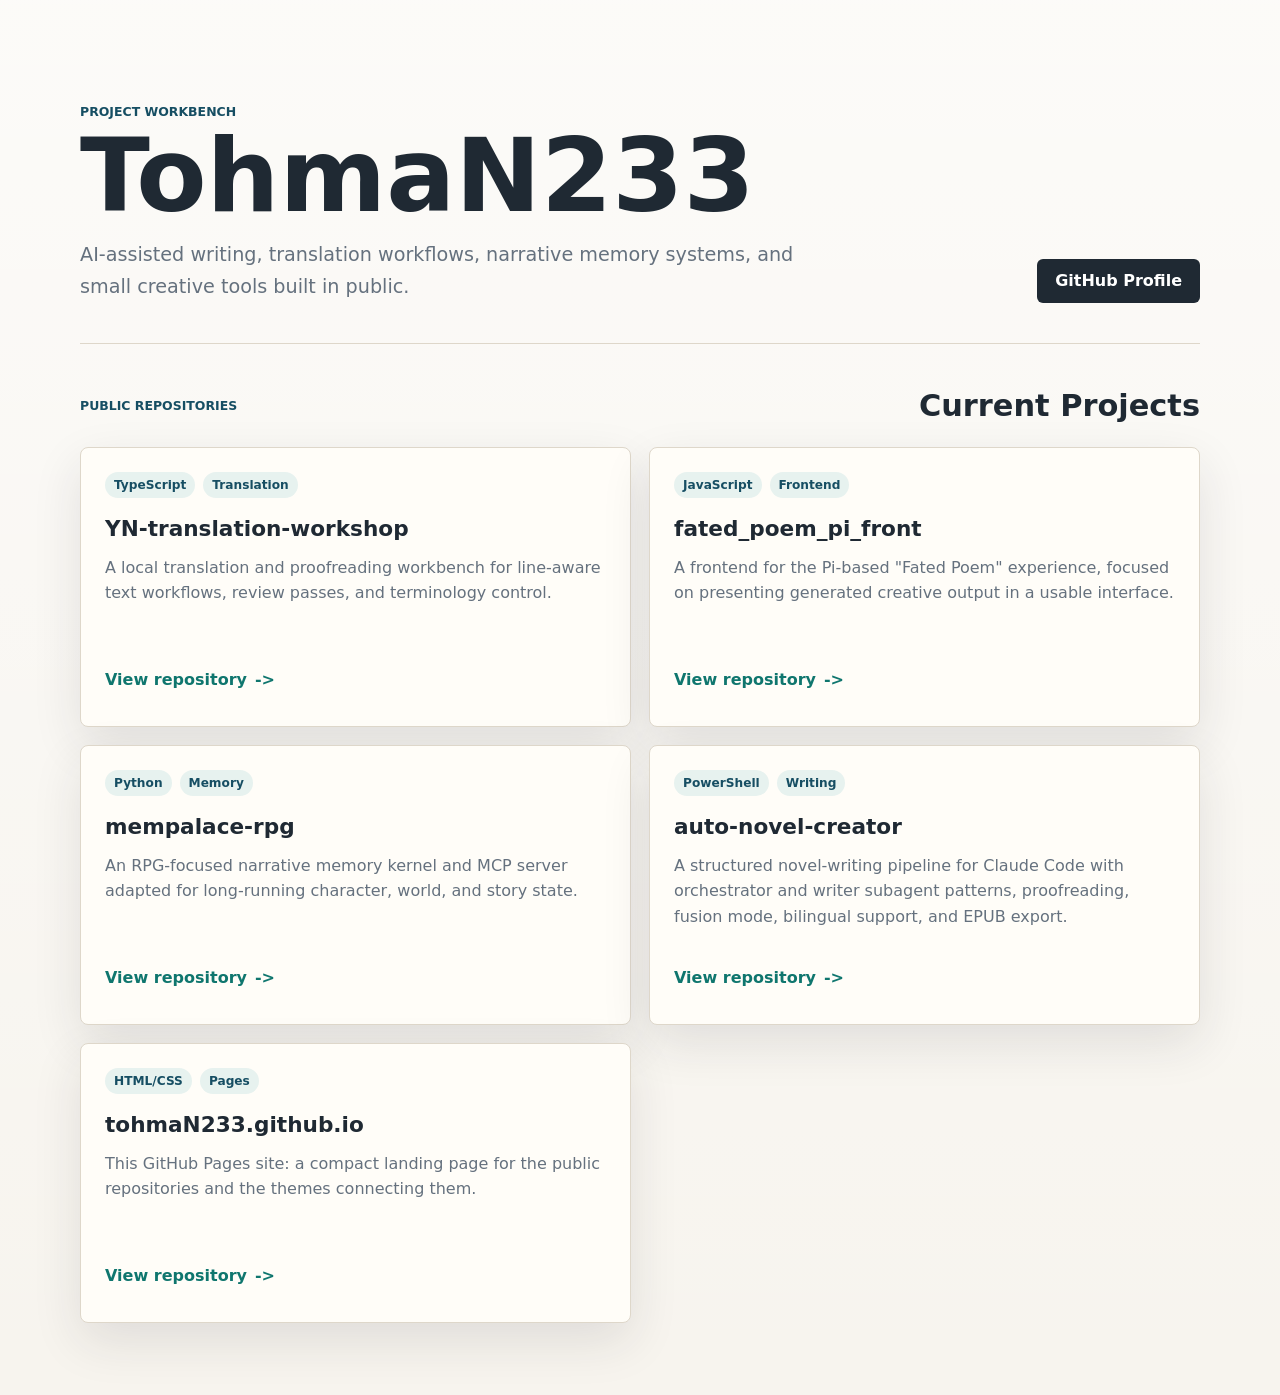
==== index.html @ 17286f6f "Add GitHub Pages project homepage" ====
<!doctype html>
<html lang="en">
  <head>
    <meta charset="utf-8">
    <meta name="viewport" content="width=device-width, initial-scale=1">
    <meta
      name="description"
      content="TohmaN233's project workbench for AI-assisted writing, translation workflows, memory systems, and creative tools."
    >
    <title>TohmaN233 | Project Workbench</title>
    <link rel="stylesheet" href="style.css">
  </head>
  <body>
    <main class="page-shell">
      <section class="hero" aria-labelledby="site-title">
        <div>
          <p class="eyebrow">Project Workbench</p>
          <h1 id="site-title">TohmaN233</h1>
          <p class="intro">
            AI-assisted writing, translation workflows, narrative memory systems,
            and small creative tools built in public.
          </p>
        </div>
        <a class="profile-link" href="https://github.com/TohmaN233" rel="me">
          GitHub Profile
        </a>
      </section>

      <section class="projects" aria-labelledby="projects-title">
        <div class="section-heading">
          <p class="eyebrow">Public Repositories</p>
          <h2 id="projects-title">Current Projects</h2>
        </div>

        <div class="project-grid">
          <article class="project-card">
            <div class="project-meta">
              <span>TypeScript</span>
              <span>Translation</span>
            </div>
            <h3>YN-translation-workshop</h3>
            <p>
              A local translation and proofreading workbench for line-aware
              text workflows, review passes, and terminology control.
            </p>
            <a href="https://github.com/TohmaN233/YN-translation-workshop">
              View repository
            </a>
          </article>

          <article class="project-card">
            <div class="project-meta">
              <span>JavaScript</span>
              <span>Frontend</span>
            </div>
            <h3>fated_poem_pi_front</h3>
            <p>
              A frontend for the Pi-based "Fated Poem" experience, focused on
              presenting generated creative output in a usable interface.
            </p>
            <a href="https://github.com/TohmaN233/fated_poem_pi_front">
              View repository
            </a>
          </article>

          <article class="project-card">
            <div class="project-meta">
              <span>Python</span>
              <span>Memory</span>
            </div>
            <h3>mempalace-rpg</h3>
            <p>
              An RPG-focused narrative memory kernel and MCP server adapted for
              long-running character, world, and story state.
            </p>
            <a href="https://github.com/TohmaN233/mempalace-rpg">
              View repository
            </a>
          </article>

          <article class="project-card">
            <div class="project-meta">
              <span>PowerShell</span>
              <span>Writing</span>
            </div>
            <h3>auto-novel-creator</h3>
            <p>
              A structured novel-writing pipeline for Claude Code with
              orchestrator and writer subagent patterns, proofreading, fusion
              mode, bilingual support, and EPUB export.
            </p>
            <a href="https://github.com/TohmaN233/auto-novel-creator">
              View repository
            </a>
          </article>

          <article class="project-card">
            <div class="project-meta">
              <span>HTML/CSS</span>
              <span>Pages</span>
            </div>
            <h3>tohmaN233.github.io</h3>
            <p>
              This GitHub Pages site: a compact landing page for the public
              repositories and the themes connecting them.
            </p>
            <a href="https://github.com/TohmaN233/tohmaN233.github.io">
              View repository
            </a>
          </article>
        </div>
      </section>
    </main>
  </body>
</html>
---- style.css ----
:root {
  color-scheme: light;
  --bg: #f7f4ee;
  --surface: #fffdf8;
  --surface-strong: #ffffff;
  --text: #1f2933;
  --muted: #65717e;
  --line: #ded7ca;
  --accent: #0f766e;
  --accent-strong: #164e63;
  --tag-bg: #e7f2ef;
  --shadow: 0 18px 50px rgba(32, 38, 45, 0.11);
}

* {
  box-sizing: border-box;
}

body {
  margin: 0;
  min-height: 100vh;
  background:
    linear-gradient(180deg, rgba(255, 255, 255, 0.62), rgba(255, 255, 255, 0)),
    var(--bg);
  color: var(--text);
  font-family:
    Inter, ui-sans-serif, system-ui, -apple-system, BlinkMacSystemFont, "Segoe UI",
    sans-serif;
}

a {
  color: inherit;
}

.page-shell {
  width: min(1120px, calc(100% - 40px));
  margin: 0 auto;
  padding: 56px 0 72px;
}

.hero {
  display: grid;
  grid-template-columns: minmax(0, 1fr) auto;
  gap: 32px;
  align-items: end;
  padding: 48px 0 40px;
  border-bottom: 1px solid var(--line);
}

.eyebrow {
  margin: 0 0 10px;
  color: var(--accent-strong);
  font-size: 0.78rem;
  font-weight: 700;
  letter-spacing: 0;
  text-transform: uppercase;
}

h1,
h2,
h3,
p {
  margin-top: 0;
}

h1 {
  margin-bottom: 16px;
  font-size: clamp(3rem, 8vw, 6.8rem);
  line-height: 0.92;
  letter-spacing: 0;
}

.intro {
  max-width: 720px;
  margin-bottom: 0;
  color: var(--muted);
  font-size: 1.2rem;
  line-height: 1.65;
}

.profile-link,
.project-card a {
  display: inline-flex;
  align-items: center;
  justify-content: center;
  min-height: 44px;
  border-radius: 6px;
  font-weight: 700;
  text-decoration: none;
}

.profile-link {
  padding: 0 18px;
  background: var(--text);
  color: var(--surface-strong);
  white-space: nowrap;
}

.projects {
  padding-top: 44px;
}

.section-heading {
  display: flex;
  align-items: end;
  justify-content: space-between;
  gap: 24px;
  margin-bottom: 24px;
}

h2 {
  margin-bottom: 0;
  font-size: 1.9rem;
  letter-spacing: 0;
}

.project-grid {
  display: grid;
  grid-template-columns: repeat(2, minmax(0, 1fr));
  gap: 18px;
}

.project-card {
  display: flex;
  min-height: 280px;
  flex-direction: column;
  padding: 24px;
  border: 1px solid var(--line);
  border-radius: 8px;
  background: var(--surface);
  box-shadow: var(--shadow);
}

.project-meta {
  display: flex;
  flex-wrap: wrap;
  gap: 8px;
  margin-bottom: 18px;
}

.project-meta span {
  padding: 6px 9px;
  border-radius: 999px;
  background: var(--tag-bg);
  color: var(--accent-strong);
  font-size: 0.76rem;
  font-weight: 700;
}

.project-card h3 {
  margin-bottom: 12px;
  font-size: 1.35rem;
  line-height: 1.25;
}

.project-card p {
  margin-bottom: 24px;
  color: var(--muted);
  line-height: 1.6;
}

.project-card a {
  width: fit-content;
  margin-top: auto;
  color: var(--accent);
}

.project-card a::after {
  content: "->";
  margin-left: 8px;
}

.project-card:hover {
  border-color: rgba(15, 118, 110, 0.38);
  transform: translateY(-2px);
  transition:
    border-color 160ms ease,
    transform 160ms ease;
}

@media (max-width: 780px) {
  .page-shell {
    width: min(100% - 28px, 1120px);
    padding-top: 28px;
  }

  .hero {
    grid-template-columns: 1fr;
    align-items: start;
    padding-top: 32px;
  }

  h1 {
    font-size: 3.3rem;
  }

  .intro {
    font-size: 1.03rem;
  }

  .profile-link {
    width: fit-content;
  }

  .section-heading {
    display: block;
  }

  .project-grid {
    grid-template-columns: 1fr;
  }

  .project-card {
    min-height: 240px;
  }
}
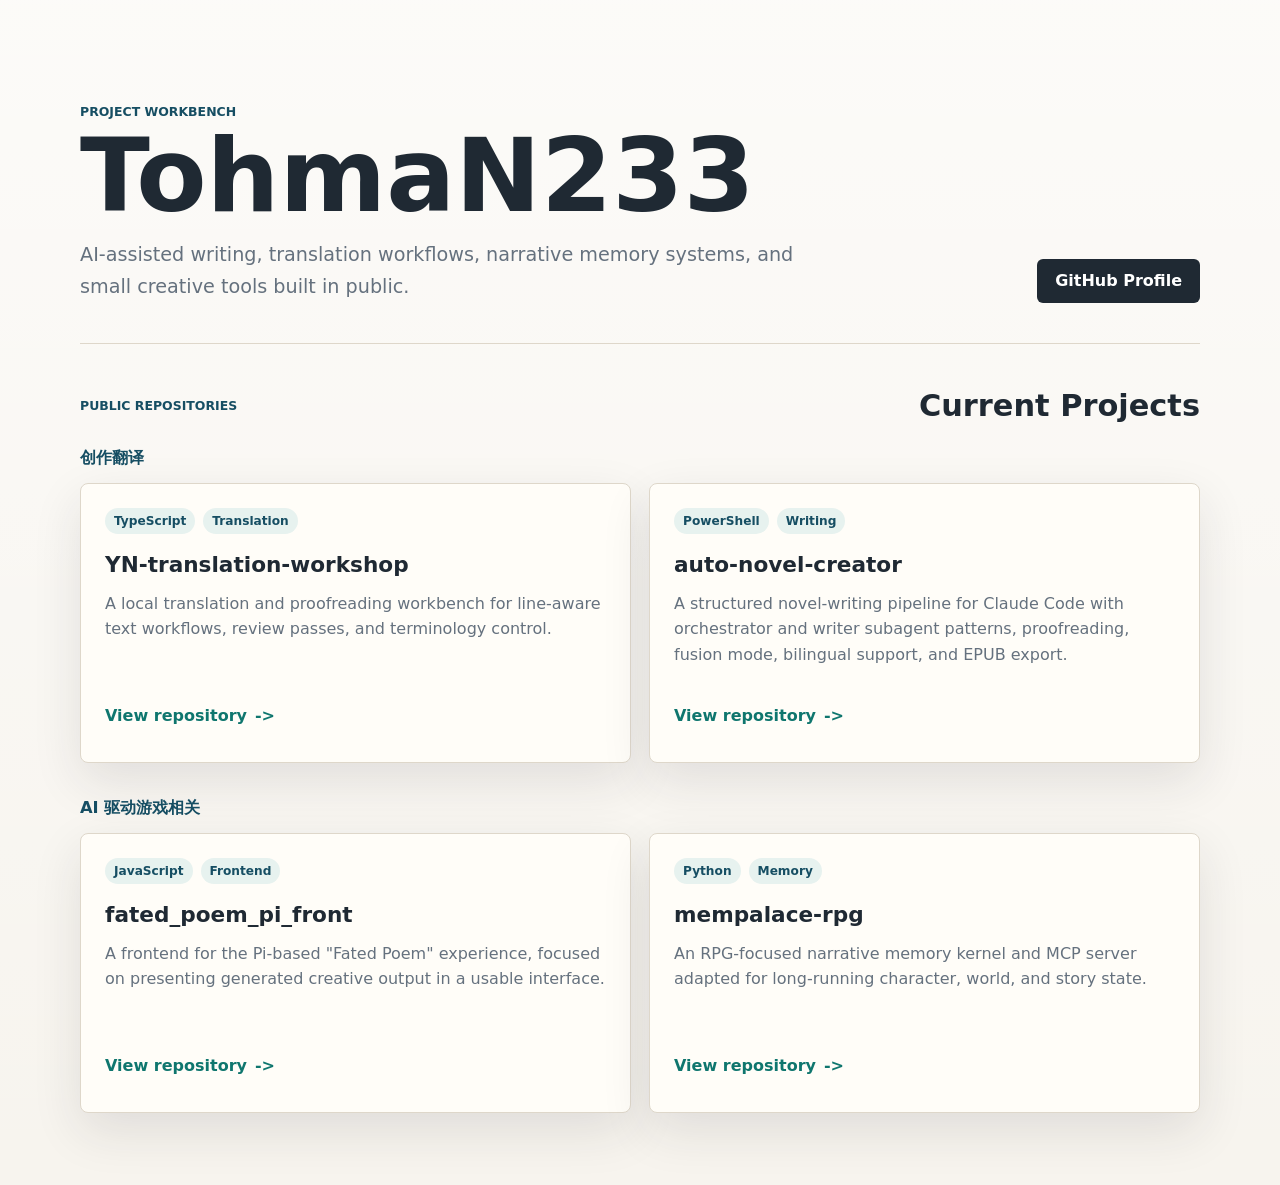
==== commit c2cd5070: "Group homepage projects by theme" ====
--- a/index.html
+++ b/index.html
@@ -32,82 +32,75 @@
           <h2 id="projects-title">Current Projects</h2>
         </div>
 
-        <div class="project-grid">
-          <article class="project-card">
-            <div class="project-meta">
-              <span>TypeScript</span>
-              <span>Translation</span>
-            </div>
-            <h3>YN-translation-workshop</h3>
-            <p>
-              A local translation and proofreading workbench for line-aware
-              text workflows, review passes, and terminology control.
-            </p>
-            <a href="https://github.com/TohmaN233/YN-translation-workshop">
-              View repository
-            </a>
-          </article>
+        <div class="project-section">
+          <h3 class="group-title">创作翻译</h3>
+          <div class="project-grid">
+            <article class="project-card">
+              <div class="project-meta">
+                <span>TypeScript</span>
+                <span>Translation</span>
+              </div>
+              <h4>YN-translation-workshop</h4>
+              <p>
+                A local translation and proofreading workbench for line-aware
+                text workflows, review passes, and terminology control.
+              </p>
+              <a href="https://github.com/TohmaN233/YN-translation-workshop">
+                View repository
+              </a>
+            </article>
 
-          <article class="project-card">
-            <div class="project-meta">
-              <span>JavaScript</span>
-              <span>Frontend</span>
-            </div>
-            <h3>fated_poem_pi_front</h3>
-            <p>
-              A frontend for the Pi-based "Fated Poem" experience, focused on
-              presenting generated creative output in a usable interface.
-            </p>
-            <a href="https://github.com/TohmaN233/fated_poem_pi_front">
-              View repository
-            </a>
-          </article>
+            <article class="project-card">
+              <div class="project-meta">
+                <span>PowerShell</span>
+                <span>Writing</span>
+              </div>
+              <h4>auto-novel-creator</h4>
+              <p>
+                A structured novel-writing pipeline for Claude Code with
+                orchestrator and writer subagent patterns, proofreading, fusion
+                mode, bilingual support, and EPUB export.
+              </p>
+              <a href="https://github.com/TohmaN233/auto-novel-creator">
+                View repository
+              </a>
+            </article>
+          </div>
+        </div>
 
-          <article class="project-card">
-            <div class="project-meta">
-              <span>Python</span>
-              <span>Memory</span>
-            </div>
-            <h3>mempalace-rpg</h3>
-            <p>
-              An RPG-focused narrative memory kernel and MCP server adapted for
-              long-running character, world, and story state.
-            </p>
-            <a href="https://github.com/TohmaN233/mempalace-rpg">
-              View repository
-            </a>
-          </article>
+        <div class="project-section">
+          <h3 class="group-title">AI 驱动游戏相关</h3>
+          <div class="project-grid">
+            <article class="project-card">
+              <div class="project-meta">
+                <span>JavaScript</span>
+                <span>Frontend</span>
+              </div>
+              <h4>fated_poem_pi_front</h4>
+              <p>
+                A frontend for the Pi-based "Fated Poem" experience, focused on
+                presenting generated creative output in a usable interface.
+              </p>
+              <a href="https://github.com/TohmaN233/fated_poem_pi_front">
+                View repository
+              </a>
+            </article>
 
-          <article class="project-card">
-            <div class="project-meta">
-              <span>PowerShell</span>
-              <span>Writing</span>
-            </div>
-            <h3>auto-novel-creator</h3>
-            <p>
-              A structured novel-writing pipeline for Claude Code with
-              orchestrator and writer subagent patterns, proofreading, fusion
-              mode, bilingual support, and EPUB export.
-            </p>
-            <a href="https://github.com/TohmaN233/auto-novel-creator">
-              View repository
-            </a>
-          </article>
-
-          <article class="project-card">
-            <div class="project-meta">
-              <span>HTML/CSS</span>
-              <span>Pages</span>
-            </div>
-            <h3>tohmaN233.github.io</h3>
-            <p>
-              This GitHub Pages site: a compact landing page for the public
-              repositories and the themes connecting them.
-            </p>
-            <a href="https://github.com/TohmaN233/tohmaN233.github.io">
-              View repository
-            </a>
-          </article>
+            <article class="project-card">
+              <div class="project-meta">
+                <span>Python</span>
+                <span>Memory</span>
+              </div>
+              <h4>mempalace-rpg</h4>
+              <p>
+                An RPG-focused narrative memory kernel and MCP server adapted for
+                long-running character, world, and story state.
+              </p>
+              <a href="https://github.com/TohmaN233/mempalace-rpg">
+                View repository
+              </a>
+            </article>
+          </div>
         </div>
       </section>
     </main>
--- a/style.css
+++ b/style.css
@@ -59,6 +59,7 @@
 h1,
 h2,
 h3,
+h4,
 p {
   margin-top: 0;
 }
@@ -120,6 +121,17 @@
   gap: 18px;
 }
 
+.project-section + .project-section {
+  margin-top: 34px;
+}
+
+.group-title {
+  margin-bottom: 14px;
+  color: var(--accent-strong);
+  font-size: 1.02rem;
+  letter-spacing: 0;
+}
+
 .project-card {
   display: flex;
   min-height: 280px;
@@ -147,7 +159,7 @@
   font-weight: 700;
 }
 
-.project-card h3 {
+.project-card h4 {
   margin-bottom: 12px;
   font-size: 1.35rem;
   line-height: 1.25;
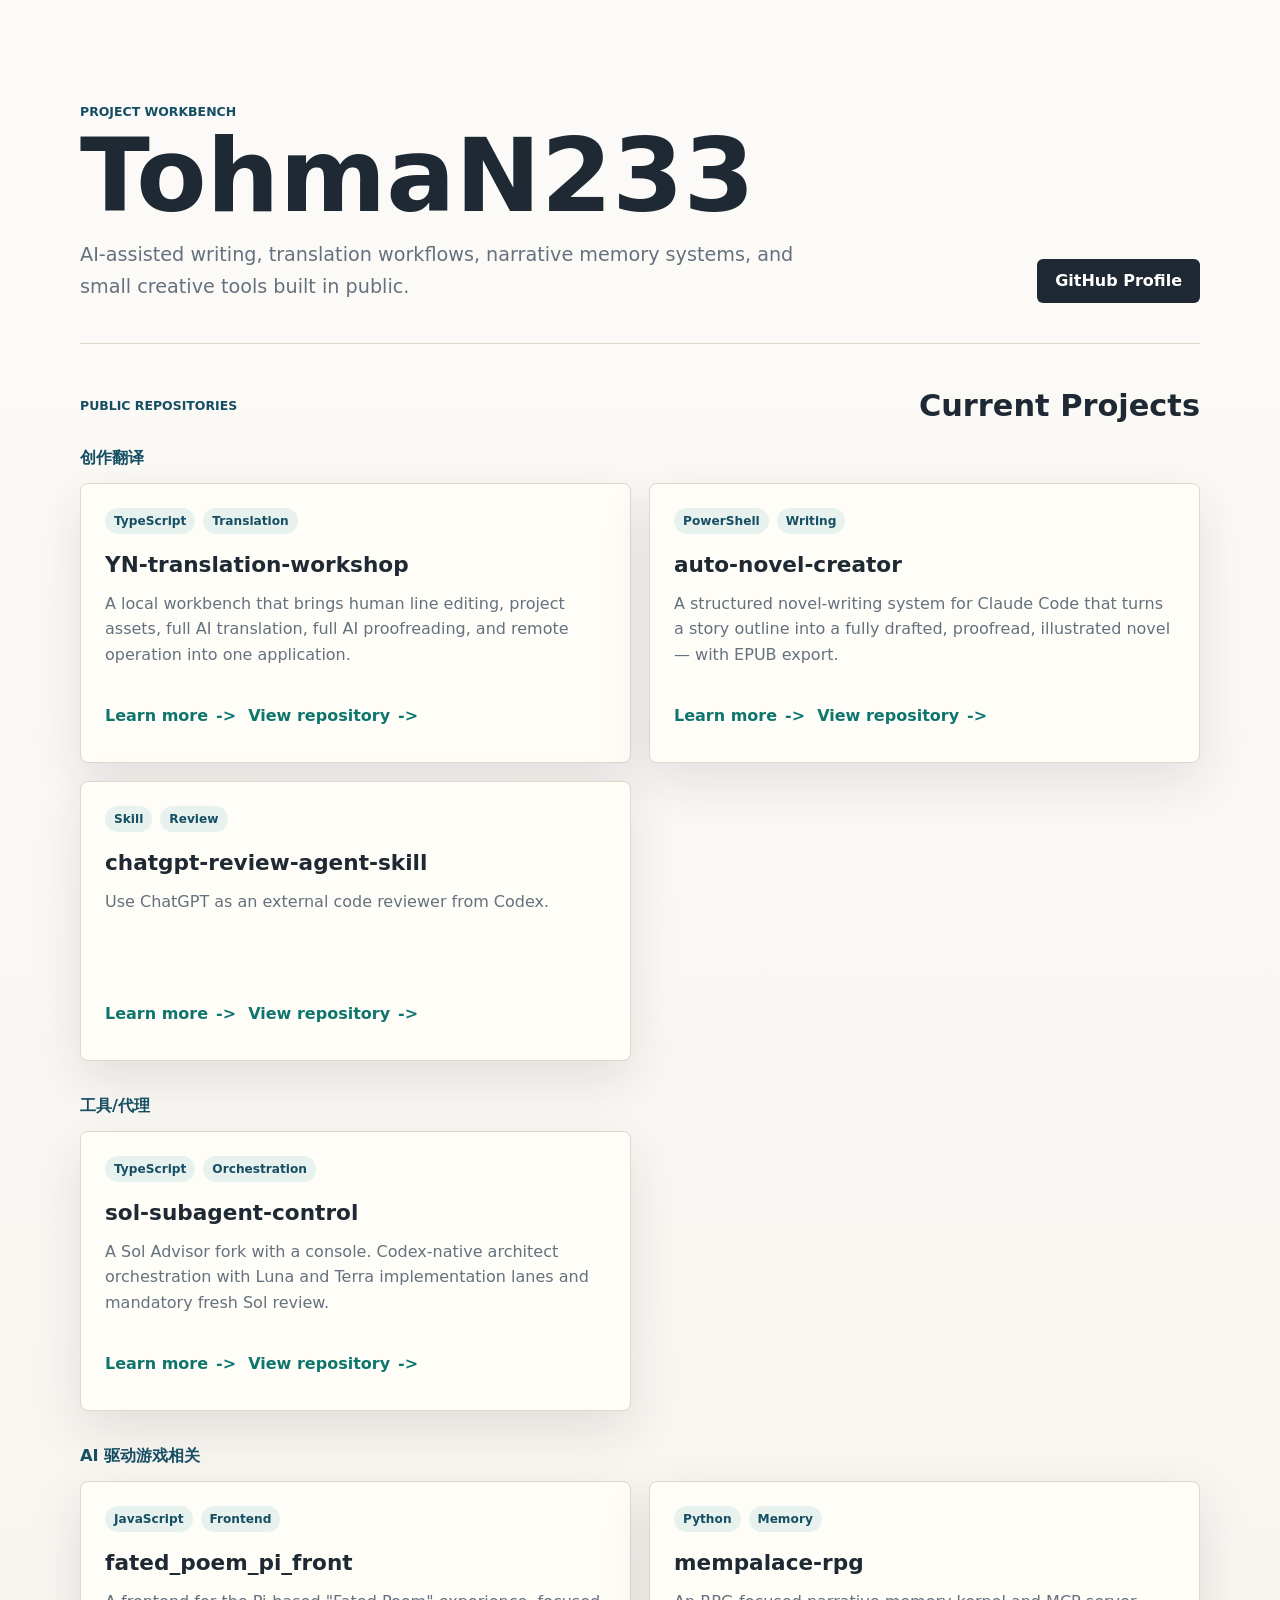
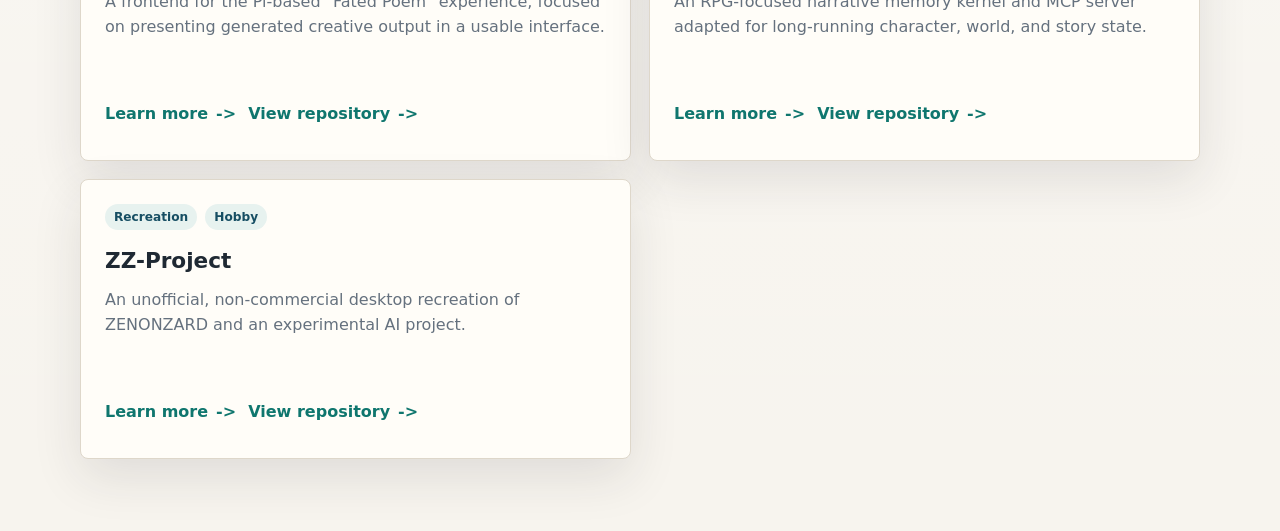
==== commit 0a8cf1b6: "Rebuild GitHub Pages site with three project groups and seven project pages - Update homepage with t" ====
--- a/index.html
+++ b/index.html
@@ -42,12 +42,12 @@
               </div>
               <h4>YN-translation-workshop</h4>
               <p>
-                A local translation and proofreading workbench for line-aware
-                text workflows, review passes, and terminology control.
+                A local workbench that brings human line editing, project assets, full AI translation, full AI proofreading, and remote operation into one application.
               </p>
-              <a href="https://github.com/TohmaN233/YN-translation-workshop">
-                View repository
-              </a>
+              <div class="card-links">
+                <a href="yn.html">Learn more</a>
+                <a href="https://github.com/TohmaN233/YN-translation-workshop">View repository</a>
+              </div>
             </article>
 
             <article class="project-card">
@@ -57,13 +57,47 @@
               </div>
               <h4>auto-novel-creator</h4>
               <p>
-                A structured novel-writing pipeline for Claude Code with
-                orchestrator and writer subagent patterns, proofreading, fusion
-                mode, bilingual support, and EPUB export.
+                A structured novel-writing system for Claude Code that turns a story outline into a fully drafted, proofread, illustrated novel — with EPUB export.
               </p>
-              <a href="https://github.com/TohmaN233/auto-novel-creator">
-                View repository
-              </a>
+              <div class="card-links">
+                <a href="auto-novel-creator.html">Learn more</a>
+                <a href="https://github.com/TohmaN233/auto-novel-creator">View repository</a>
+              </div>
+            </article>
+
+            <article class="project-card">
+              <div class="project-meta">
+                <span>Skill</span>
+                <span>Review</span>
+              </div>
+              <h4>chatgpt-review-agent-skill</h4>
+              <p>
+                Use ChatGPT as an external code reviewer from Codex.
+              </p>
+              <div class="card-links">
+                <a href="chatgpt-review-agent-skill.html">Learn more</a>
+                <a href="https://github.com/TohmaN233/chatgpt-review-agent-skill">View repository</a>
+              </div>
+            </article>
+          </div>
+        </div>
+
+        <div class="project-section">
+          <h3 class="group-title">工具/代理</h3>
+          <div class="project-grid">
+            <article class="project-card">
+              <div class="project-meta">
+                <span>TypeScript</span>
+                <span>Orchestration</span>
+              </div>
+              <h4>sol-subagent-control</h4>
+              <p>
+                A Sol Advisor fork with a console. Codex-native architect orchestration with Luna and Terra implementation lanes and mandatory fresh Sol review.
+              </p>
+              <div class="card-links">
+                <a href="sol-subagent-control.html">Learn more</a>
+                <a href="https://github.com/TohmaN233/sol-subagent-control">View repository</a>
+              </div>
             </article>
           </div>
         </div>
@@ -81,9 +115,10 @@
                 A frontend for the Pi-based "Fated Poem" experience, focused on
                 presenting generated creative output in a usable interface.
               </p>
-              <a href="https://github.com/TohmaN233/fated_poem_pi_front">
-                View repository
-              </a>
+              <div class="card-links">
+                <a href="fated-poem-pi-front.html">Learn more</a>
+                <a href="https://github.com/TohmaN233/fated_poem_pi_front">View repository</a>
+              </div>
             </article>
 
             <article class="project-card">
@@ -96,9 +131,25 @@
                 An RPG-focused narrative memory kernel and MCP server adapted for
                 long-running character, world, and story state.
               </p>
-              <a href="https://github.com/TohmaN233/mempalace-rpg">
-                View repository
-              </a>
+              <div class="card-links">
+                <a href="mempalace-rpg.html">Learn more</a>
+                <a href="https://github.com/TohmaN233/mempalace-rpg">View repository</a>
+              </div>
+            </article>
+
+            <article class="project-card">
+              <div class="project-meta">
+                <span>Recreation</span>
+                <span>Hobby</span>
+              </div>
+              <h4>ZZ-Project</h4>
+              <p>
+                An unofficial, non-commercial desktop recreation of ZENONZARD and an experimental AI project.
+              </p>
+              <div class="card-links">
+                <a href="zz-project.html">Learn more</a>
+                <a href="https://github.com/TohmaN233/ZZ-Project">View repository</a>
+              </div>
             </article>
           </div>
         </div>
--- a/style.css
+++ b/style.css
@@ -177,6 +177,17 @@
   color: var(--accent);
 }
 
+.project-card .card-links {
+  display: flex;
+  flex-wrap: wrap;
+  gap: 12px;
+  margin-top: auto;
+}
+
+.project-card .card-links a {
+  margin-top: 0;
+}
+
 .project-card a::after {
   content: "->";
   margin-left: 8px;
@@ -226,3 +237,118 @@
     min-height: 240px;
   }
 }
+
+.project-page {
+  max-width: 820px;
+  margin: 0 auto;
+  padding: 40px 20px 80px;
+}
+
+.project-page .back-link {
+  display: inline-block;
+  margin-bottom: 32px;
+  color: var(--accent);
+  text-decoration: none;
+  font-weight: 600;
+}
+
+.project-page .back-link::before {
+  content: "<-";
+  margin-right: 8px;
+}
+
+.project-page h1 {
+  font-size: clamp(2.4rem, 6vw, 4.2rem);
+  margin-bottom: 24px;
+}
+
+.project-page .meta-line {
+  margin-bottom: 32px;
+  padding-bottom: 24px;
+  border-bottom: 1px solid var(--line);
+  color: var(--muted);
+  font-size: 0.95rem;
+}
+
+.project-page .meta-line a {
+  color: var(--accent);
+  text-decoration: none;
+}
+
+.project-page .lang-section {
+  margin-bottom: 56px;
+}
+
+.project-page .lang-section:last-child {
+  margin-bottom: 0;
+}
+
+.project-page .lang-label {
+  display: inline-block;
+  margin-bottom: 16px;
+  padding: 4px 12px;
+  background: var(--tag-bg);
+  color: var(--accent-strong);
+  font-size: 0.8rem;
+  font-weight: 700;
+  text-transform: uppercase;
+  border-radius: 4px;
+}
+
+.project-page h2 {
+  font-size: 1.6rem;
+  margin-top: 32px;
+  margin-bottom: 16px;
+}
+
+.project-page p {
+  line-height: 1.7;
+  margin-bottom: 16px;
+  color: var(--text);
+}
+
+.project-page ul, .project-page ol {
+  margin: 16px 0;
+  padding-left: 24px;
+  line-height: 1.7;
+}
+
+.project-page li {
+  margin-bottom: 8px;
+}
+
+.project-page code {
+  padding: 2px 6px;
+  background: var(--tag-bg);
+  color: var(--accent-strong);
+  font-size: 0.9em;
+  border-radius: 3px;
+  font-family: ui-monospace, 'Cascadia Code', 'Source Code Pro', Menlo, Monaco, 'Courier New', monospace;
+}
+
+.project-page pre {
+  padding: 16px;
+  background: var(--surface);
+  border: 1px solid var(--line);
+  border-radius: 6px;
+  overflow-x: auto;
+  margin: 16px 0;
+}
+
+.project-page pre code {
+  padding: 0;
+  background: none;
+}
+
+.project-page .video-embed {
+  margin: 24px 0;
+  border-radius: 8px;
+  overflow: hidden;
+  box-shadow: var(--shadow);
+}
+
+.project-page .video-embed iframe {
+  width: 100%;
+  height: 460px;
+  border: none;
+}
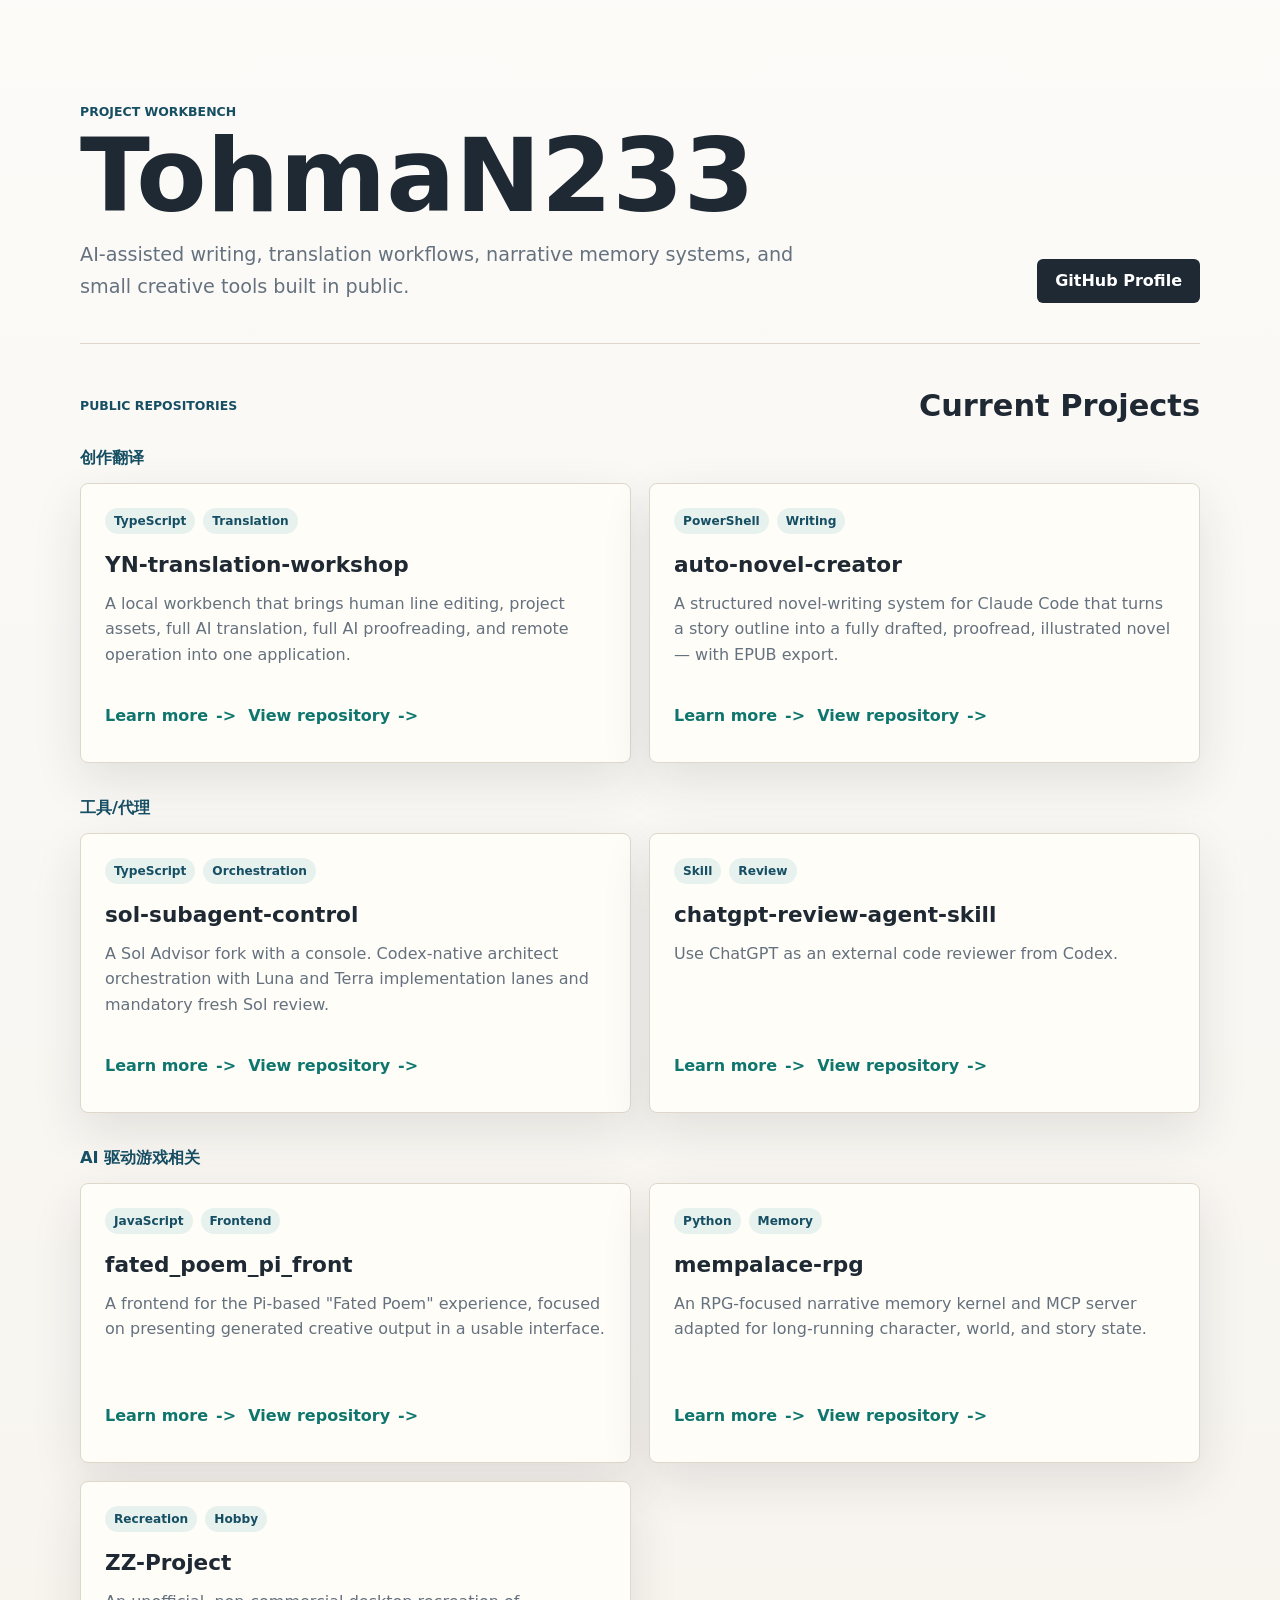
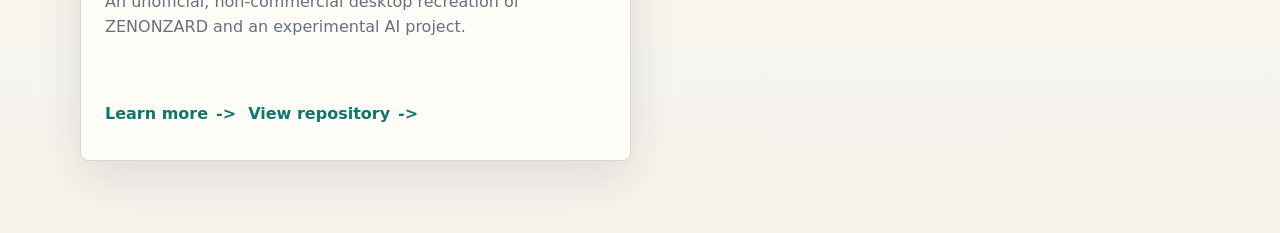
==== commit 8b53e567: "Move chatgpt-review-agent-skill to 工具/代理 section - Moved from 创作翻译 group to 工具/代理 group - Now positi" ====
--- a/index.html
+++ b/index.html
@@ -64,21 +64,6 @@
                 <a href="https://github.com/TohmaN233/auto-novel-creator">View repository</a>
               </div>
             </article>
-
-            <article class="project-card">
-              <div class="project-meta">
-                <span>Skill</span>
-                <span>Review</span>
-              </div>
-              <h4>chatgpt-review-agent-skill</h4>
-              <p>
-                Use ChatGPT as an external code reviewer from Codex.
-              </p>
-              <div class="card-links">
-                <a href="chatgpt-review-agent-skill.html">Learn more</a>
-                <a href="https://github.com/TohmaN233/chatgpt-review-agent-skill">View repository</a>
-              </div>
-            </article>
           </div>
         </div>
 
@@ -97,6 +82,21 @@
               <div class="card-links">
                 <a href="sol-subagent-control.html">Learn more</a>
                 <a href="https://github.com/TohmaN233/sol-subagent-control">View repository</a>
+              </div>
+            </article>
+
+            <article class="project-card">
+              <div class="project-meta">
+                <span>Skill</span>
+                <span>Review</span>
+              </div>
+              <h4>chatgpt-review-agent-skill</h4>
+              <p>
+                Use ChatGPT as an external code reviewer from Codex.
+              </p>
+              <div class="card-links">
+                <a href="chatgpt-review-agent-skill.html">Learn more</a>
+                <a href="https://github.com/TohmaN233/chatgpt-review-agent-skill">View repository</a>
               </div>
             </article>
           </div>
